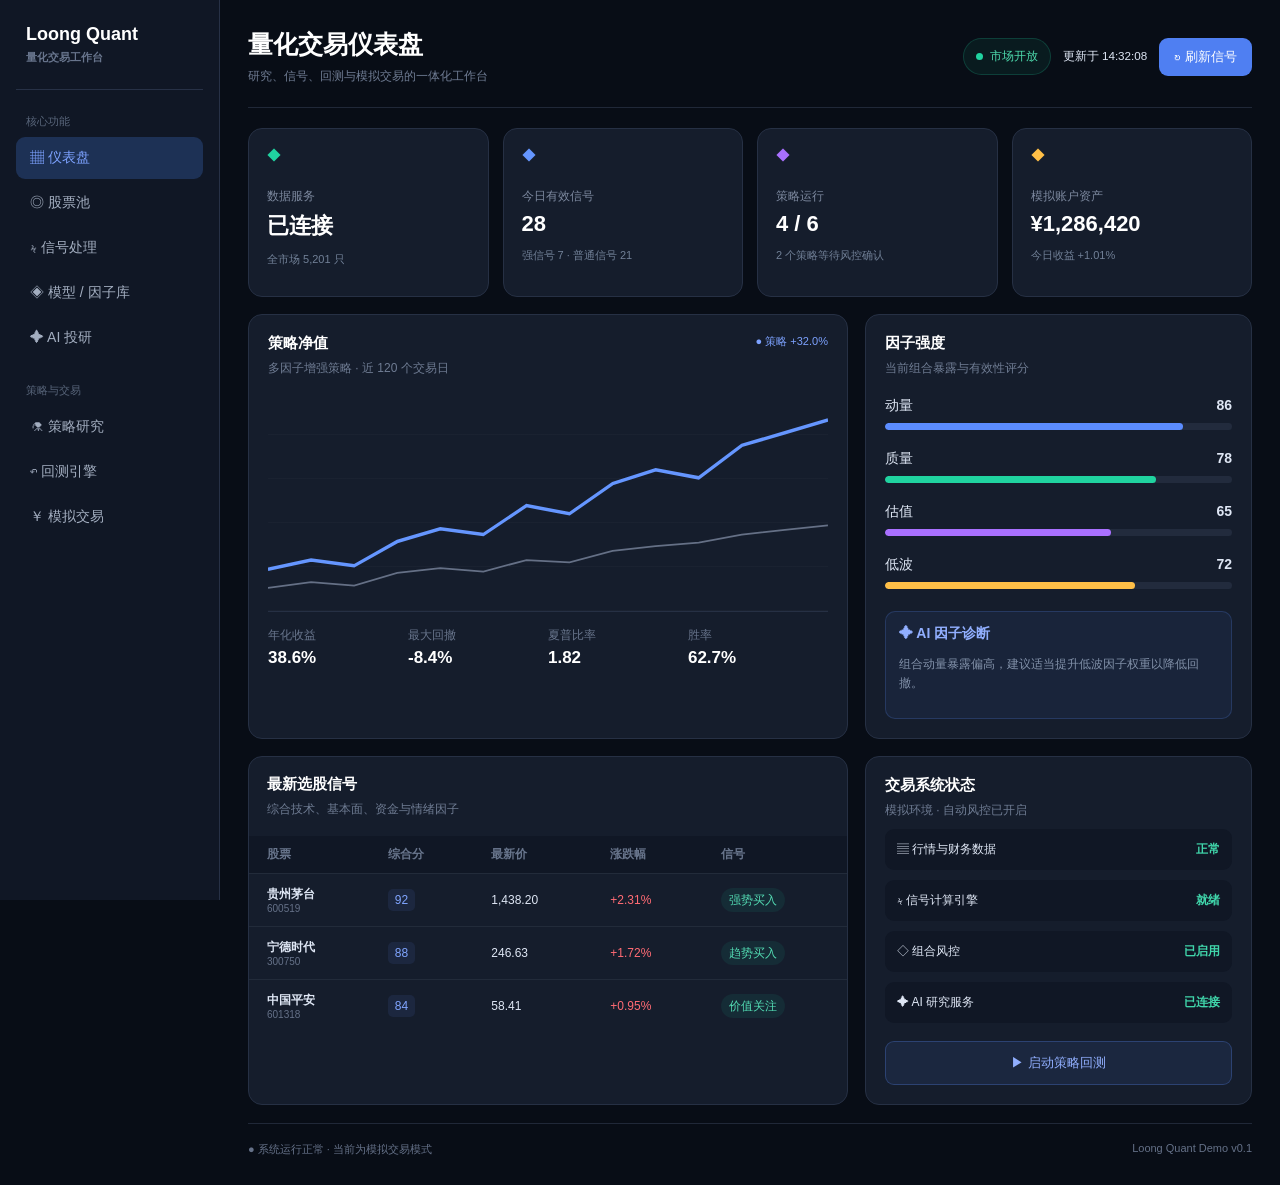
==== loong-quant/index.html @ bd1136d2 "Publish Loong Quant dashboard demo" ====
<!doctype html>
<html lang="zh-CN">
<head>
  <meta charset="utf-8">
  <meta name="viewport" content="width=device-width,initial-scale=1">
  <title>Loong Quant 量化交易工作台</title>
  <style>
    *{box-sizing:border-box}body{margin:0;background:#080d16;color:#dfe7f5;font:14px Arial,"Microsoft YaHei",sans-serif}.app{display:flex;min-height:100vh}
    aside{position:fixed;inset:0 auto 0 0;width:220px;padding:24px 16px;background:#101725;border-right:1px solid #273146}.brand{font-size:18px;font-weight:700;color:#fff;padding:0 10px 24px;border-bottom:1px solid #273146}.brand small{display:block;font-size:11px;color:#68758d;margin-top:5px}.group{margin:24px 10px 8px;color:#58657a;font-size:11px}.nav{display:block;padding:12px 14px;margin:3px 0;border-radius:9px;color:#a3aec0}.nav.active{background:#1d3155;color:#7da2ff}
    main{width:calc(100% - 220px);margin-left:220px;padding:28px;max-width:1600px}.head{display:flex;align-items:center;justify-content:space-between;border-bottom:1px solid #202838;padding-bottom:22px}.head h1{margin:0;color:#fff;font-size:25px}.head p,.title p{margin:7px 0 0;color:#6f7c93;font-size:12px}.actions{display:flex;align-items:center;gap:12px}.online{padding:9px 12px;border:1px solid #20d3a033;border-radius:20px;background:#20d3a012;color:#4dd9ac;font-size:12px}.online:before{content:"";display:inline-block;width:7px;height:7px;margin-right:7px;border-radius:50%;background:#20d3a0}.refresh{border:0;border-radius:9px;background:#4f7ff2;color:#fff;padding:10px 15px;cursor:pointer}
    .cards{display:grid;grid-template-columns:repeat(4,1fr);gap:14px;margin-top:20px}.card,.panel{border:1px solid #263044;border-radius:14px;background:#151d2c}.card{min-height:145px;padding:18px}.card small{display:block;margin-top:24px;color:#7c889e}.card b{display:block;margin-top:7px;color:#fff;font-size:22px}.card p{color:#718097;font-size:11px}.green{color:#20d3a0}.blue{color:#6596ff}.purple{color:#a970ff}.amber{color:#ffbf47}
    .grid{display:grid;grid-template-columns:1.55fr 1fr;gap:17px;margin-top:17px}.panel{min-width:0;padding:19px}.title{display:flex;justify-content:space-between}.title h2{margin:0;color:#fff;font-size:15px}.legend{color:#7da2ff;font-size:11px}.chart{height:220px;margin-top:14px;background:repeating-linear-gradient(to bottom,transparent 0 43px,#ffffff0b 44px)}svg{width:100%;height:100%}.line{fill:none;stroke:#6596ff;stroke-width:3}.base{fill:none;stroke:#657086;stroke-width:1.5}.stats{display:grid;grid-template-columns:repeat(4,1fr);padding-top:14px;border-top:1px solid #263044}.stats small{color:#68758c}.stats b{display:block;margin-top:5px;color:#fff;font-size:17px}
    .factor{margin-top:20px}.factor>div{display:flex;justify-content:space-between}.bar{height:7px;margin-top:8px;border-radius:8px;background:#222b3d;overflow:hidden}.bar i{display:block;height:100%;border-radius:8px}.ai{margin-top:22px;padding:13px;border:1px solid #5b8cff33;border-radius:10px;background:#5b8cff12;color:#91afff}.ai p{color:#8190a8;font-size:12px;line-height:1.6}
    .table{padding:0;overflow:hidden}.table .title{padding:18px}table{width:100%;border-collapse:collapse;font-size:12px}th{padding:10px 18px;background:#101725;color:#68758c;text-align:left}td{padding:12px 18px;border-top:1px solid #222b3a}td small{display:block;color:#657188}.score{padding:4px 7px;border-radius:5px;background:#5b8cff18;color:#80a5ff}.up{color:#ff6b74}.tag{padding:5px 8px;border-radius:12px;background:#20d3a014;color:#53dbb3}.status{display:flex;justify-content:space-between;margin-top:10px;padding:12px;border-radius:9px;background:#101725;font-size:12px}.status b{color:#40d6ab}.run{width:100%;margin-top:18px;padding:12px;border:1px solid #5b8cff44;border-radius:9px;background:#5b8cff17;color:#91afff}footer{display:flex;justify-content:space-between;margin-top:18px;padding-top:18px;border-top:1px solid #202838;color:#657188;font-size:11px}
    @media(max-width:900px){aside{width:70px;padding:20px 9px}.brand{font-size:0}.brand:before{content:"龙";font-size:22px}.brand small,.group,.nav:not(.active){display:none}.nav.active{font-size:0;text-align:center}.nav.active:before{content:"▦";font-size:22px}main{width:calc(100% - 70px);margin-left:70px;padding:18px}.cards{grid-template-columns:repeat(2,1fr)}.grid{grid-template-columns:1fr}}
    @media(max-width:600px){aside{display:none}main{width:100%;margin:0;padding:14px}.head{align-items:flex-start;gap:14px;flex-direction:column}.actions small{display:none}.cards{gap:9px}.card{min-height:125px;padding:13px}.card b{font-size:18px}.grid{gap:9px;margin-top:9px}.chart{height:170px}.stats{grid-template-columns:repeat(2,1fr);gap:11px}.table{display:none}footer{flex-direction:column;gap:9px}}
  </style>
</head>
<body>
<div class="app">
  <aside><div class="brand">Loong Quant<small>量化交易工作台</small></div><div class="group">核心功能</div><span class="nav active">▦ 仪表盘</span><span class="nav">◎ 股票池</span><span class="nav">ϟ 信号处理</span><span class="nav">◈ 模型 / 因子库</span><span class="nav">✦ AI 投研</span><div class="group">策略与交易</div><span class="nav">⚗ 策略研究</span><span class="nav">↶ 回测引擎</span><span class="nav">￥ 模拟交易</span></aside>
  <main>
    <header class="head"><div><h1>量化交易仪表盘</h1><p>研究、信号、回测与模拟交易的一体化工作台</p></div><div class="actions"><span class="online" id="market">市场开放</span><small id="time">更新于 14:32:08</small><button class="refresh" onclick="scan()">↻ 刷新信号</button></div></header>
    <section class="cards">
      <article class="card"><span class="green">◆</span><small>数据服务</small><b>已连接</b><p>全市场 5,201 只</p></article>
      <article class="card"><span class="blue">◆</span><small>今日有效信号</small><b>28</b><p>强信号 7 · 普通信号 21</p></article>
      <article class="card"><span class="purple">◆</span><small>策略运行</small><b>4 / 6</b><p>2 个策略等待风控确认</p></article>
      <article class="card"><span class="amber">◆</span><small>模拟账户资产</small><b>¥1,286,420</b><p>今日收益 +1.01%</p></article>
    </section>
    <section class="grid">
      <article class="panel"><div class="title"><div><h2>策略净值</h2><p>多因子增强策略 · 近 120 个交易日</p></div><span class="legend">● 策略 +32.0%</span></div><div class="chart"><svg viewBox="0 0 650 190" preserveAspectRatio="none"><polyline class="base" points="0,170 50,165 100,168 150,157 200,153 250,156 300,146 350,148 400,138 450,134 500,131 550,124 600,120 650,116"/><polyline class="line" points="0,154 50,146 100,151 150,130 200,119 250,124 300,99 350,106 400,80 450,68 500,75 550,47 600,36 650,25"/></svg></div><div class="stats"><div><small>年化收益</small><b>38.6%</b></div><div><small>最大回撤</small><b>-8.4%</b></div><div><small>夏普比率</small><b>1.82</b></div><div><small>胜率</small><b>62.7%</b></div></div></article>
      <article class="panel"><div class="title"><div><h2>因子强度</h2><p>当前组合暴露与有效性评分</p></div></div><div class="factor"><div><span>动量</span><b>86</b></div><div class="bar"><i style="width:86%;background:#5b8cff"></i></div></div><div class="factor"><div><span>质量</span><b>78</b></div><div class="bar"><i style="width:78%;background:#20d3a0"></i></div></div><div class="factor"><div><span>估值</span><b>65</b></div><div class="bar"><i style="width:65%;background:#a970ff"></i></div></div><div class="factor"><div><span>低波</span><b>72</b></div><div class="bar"><i style="width:72%;background:#ffbf47"></i></div></div><div class="ai"><b>✦ AI 因子诊断</b><p>组合动量暴露偏高，建议适当提升低波因子权重以降低回撤。</p></div></article>
    </section>
    <section class="grid">
      <article class="panel table"><div class="title"><div><h2>最新选股信号</h2><p>综合技术、基本面、资金与情绪因子</p></div></div><table><thead><tr><th>股票</th><th>综合分</th><th>最新价</th><th>涨跌幅</th><th>信号</th></tr></thead><tbody><tr><td><b>贵州茅台</b><small>600519</small></td><td><span class="score">92</span></td><td>1,438.20</td><td class="up">+2.31%</td><td><span class="tag">强势买入</span></td></tr><tr><td><b>宁德时代</b><small>300750</small></td><td><span class="score">88</span></td><td>246.63</td><td class="up">+1.72%</td><td><span class="tag">趋势买入</span></td></tr><tr><td><b>中国平安</b><small>601318</small></td><td><span class="score">84</span></td><td>58.41</td><td class="up">+0.95%</td><td><span class="tag">价值关注</span></td></tr></tbody></table></article>
      <article class="panel"><div class="title"><div><h2>交易系统状态</h2><p>模拟环境 · 自动风控已开启</p></div></div><div class="status"><span>▤ 行情与财务数据</span><b>正常</b></div><div class="status"><span>ϟ 信号计算引擎</span><b id="engine">就绪</b></div><div class="status"><span>◇ 组合风控</span><b>已启用</b></div><div class="status"><span>✦ AI 研究服务</span><b>已连接</b></div><button class="run">▶ 启动策略回测</button></article>
    </section>
    <footer><span>● 系统运行正常 · 当前为模拟交易模式</span><span>Loong Quant Demo v0.1</span></footer>
  </main>
</div>
<script>function scan(){market.textContent="信号扫描中";engine.textContent="计算中";setTimeout(()=>{market.textContent="市场开放";engine.textContent="就绪";time.textContent="更新于 "+new Date().toLocaleTimeString("zh-CN",{hour12:false})},1100)}</script>
</body>
</html>
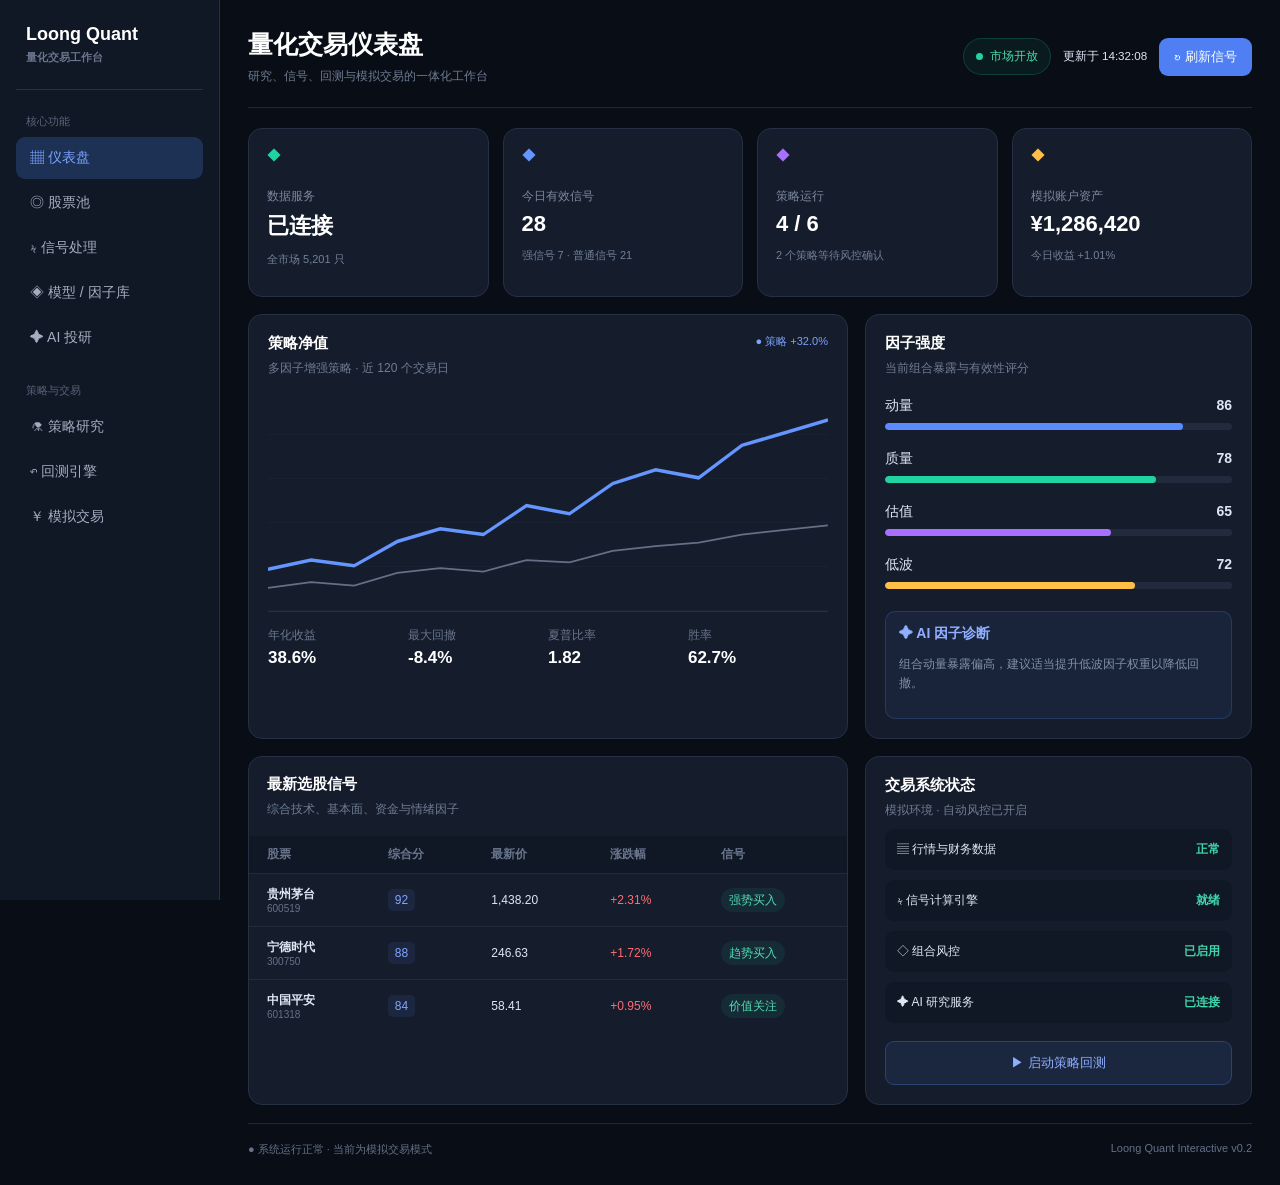
==== commit 30fccaba: "Add interactive Loong Quant modules" ====
--- a/loong-quant/index.html
+++ b/loong-quant/index.html
@@ -9,19 +9,19 @@
     aside{position:fixed;inset:0 auto 0 0;width:220px;padding:24px 16px;background:#101725;border-right:1px solid #273146}.brand{font-size:18px;font-weight:700;color:#fff;padding:0 10px 24px;border-bottom:1px solid #273146}.brand small{display:block;font-size:11px;color:#68758d;margin-top:5px}.group{margin:24px 10px 8px;color:#58657a;font-size:11px}.nav{display:block;padding:12px 14px;margin:3px 0;border-radius:9px;color:#a3aec0}.nav.active{background:#1d3155;color:#7da2ff}
     main{width:calc(100% - 220px);margin-left:220px;padding:28px;max-width:1600px}.head{display:flex;align-items:center;justify-content:space-between;border-bottom:1px solid #202838;padding-bottom:22px}.head h1{margin:0;color:#fff;font-size:25px}.head p,.title p{margin:7px 0 0;color:#6f7c93;font-size:12px}.actions{display:flex;align-items:center;gap:12px}.online{padding:9px 12px;border:1px solid #20d3a033;border-radius:20px;background:#20d3a012;color:#4dd9ac;font-size:12px}.online:before{content:"";display:inline-block;width:7px;height:7px;margin-right:7px;border-radius:50%;background:#20d3a0}.refresh{border:0;border-radius:9px;background:#4f7ff2;color:#fff;padding:10px 15px;cursor:pointer}
     .cards{display:grid;grid-template-columns:repeat(4,1fr);gap:14px;margin-top:20px}.card,.panel{border:1px solid #263044;border-radius:14px;background:#151d2c}.card{min-height:145px;padding:18px}.card small{display:block;margin-top:24px;color:#7c889e}.card b{display:block;margin-top:7px;color:#fff;font-size:22px}.card p{color:#718097;font-size:11px}.green{color:#20d3a0}.blue{color:#6596ff}.purple{color:#a970ff}.amber{color:#ffbf47}
-    .grid{display:grid;grid-template-columns:1.55fr 1fr;gap:17px;margin-top:17px}.panel{min-width:0;padding:19px}.title{display:flex;justify-content:space-between}.title h2{margin:0;color:#fff;font-size:15px}.legend{color:#7da2ff;font-size:11px}.chart{height:220px;margin-top:14px;background:repeating-linear-gradient(to bottom,transparent 0 43px,#ffffff0b 44px)}svg{width:100%;height:100%}.line{fill:none;stroke:#6596ff;stroke-width:3}.base{fill:none;stroke:#657086;stroke-width:1.5}.stats{display:grid;grid-template-columns:repeat(4,1fr);padding-top:14px;border-top:1px solid #263044}.stats small{color:#68758c}.stats b{display:block;margin-top:5px;color:#fff;font-size:17px}
+    .grid{display:grid;grid-template-columns:1.55fr 1fr;gap:17px;margin-top:17px}.panel{min-width:0;padding:19px}.title{display:flex;justify-content:space-between}.title h2{margin:0;color:#fff;font-size:15px}.legend{color:#7da2ff;font-size:11px}.chart{height:220px;margin-top:14px;background:repeating-linear-gradient(to bottom,transparent 0 43px,#ffffff0b 44px)}svg{width:100%;height:100%}.line{fill:none;stroke:#6596ff;stroke-width:3}.base{fill:none;stroke:#657086;stroke-width:1.5}.stats{display:grid;grid-template-columns:repeat(4,1fr);padding-top:14px;border-top:1px solid #263044}.stats small{color:#68758c}.stats b{display:block;margin-top:5px;color:#fff;font-size:17px}.hidden{display:none!important}
     .factor{margin-top:20px}.factor>div{display:flex;justify-content:space-between}.bar{height:7px;margin-top:8px;border-radius:8px;background:#222b3d;overflow:hidden}.bar i{display:block;height:100%;border-radius:8px}.ai{margin-top:22px;padding:13px;border:1px solid #5b8cff33;border-radius:10px;background:#5b8cff12;color:#91afff}.ai p{color:#8190a8;font-size:12px;line-height:1.6}
-    .table{padding:0;overflow:hidden}.table .title{padding:18px}table{width:100%;border-collapse:collapse;font-size:12px}th{padding:10px 18px;background:#101725;color:#68758c;text-align:left}td{padding:12px 18px;border-top:1px solid #222b3a}td small{display:block;color:#657188}.score{padding:4px 7px;border-radius:5px;background:#5b8cff18;color:#80a5ff}.up{color:#ff6b74}.tag{padding:5px 8px;border-radius:12px;background:#20d3a014;color:#53dbb3}.status{display:flex;justify-content:space-between;margin-top:10px;padding:12px;border-radius:9px;background:#101725;font-size:12px}.status b{color:#40d6ab}.run{width:100%;margin-top:18px;padding:12px;border:1px solid #5b8cff44;border-radius:9px;background:#5b8cff17;color:#91afff}footer{display:flex;justify-content:space-between;margin-top:18px;padding-top:18px;border-top:1px solid #202838;color:#657188;font-size:11px}
-    @media(max-width:900px){aside{width:70px;padding:20px 9px}.brand{font-size:0}.brand:before{content:"龙";font-size:22px}.brand small,.group,.nav:not(.active){display:none}.nav.active{font-size:0;text-align:center}.nav.active:before{content:"▦";font-size:22px}main{width:calc(100% - 70px);margin-left:70px;padding:18px}.cards{grid-template-columns:repeat(2,1fr)}.grid{grid-template-columns:1fr}}
+    .table{padding:0;overflow:hidden}.table .title{padding:18px}table{width:100%;border-collapse:collapse;font-size:12px}th{padding:10px 18px;background:#101725;color:#68758c;text-align:left}td{padding:12px 18px;border-top:1px solid #222b3a}td small{display:block;color:#657188}.score{padding:4px 7px;border-radius:5px;background:#5b8cff18;color:#80a5ff}.up{color:#ff6b74}.tag{padding:5px 8px;border-radius:12px;background:#20d3a014;color:#53dbb3}.status{display:flex;justify-content:space-between;margin-top:10px;padding:12px;border-radius:9px;background:#101725;font-size:12px}.status b{color:#40d6ab}.run{width:100%;margin-top:18px;padding:12px;border:1px solid #5b8cff44;border-radius:9px;background:#5b8cff17;color:#91afff}.module{margin-top:20px}.module-head{display:flex;justify-content:space-between;align-items:center;margin-bottom:16px}.module-head h2{margin:0;color:#fff;font-size:21px}.module-head p{margin:6px 0 0;color:#6f7c93;font-size:12px}.toolbar{display:flex;gap:9px;flex-wrap:wrap}.input{border:1px solid #2d3950;border-radius:8px;background:#101725;color:#dfe7f5;padding:10px 12px;outline:none}.input:focus{border-color:#5b8cff}.btn{border:1px solid #5b8cff55;border-radius:8px;background:#5b8cff18;color:#91afff;padding:10px 14px;cursor:pointer}.btn.primary{border:0;background:#4f7ff2;color:#fff}.module-grid{display:grid;grid-template-columns:repeat(3,1fr);gap:14px}.item{padding:17px;border:1px solid #263044;border-radius:12px;background:#151d2c}.item h3{margin:0;color:#fff;font-size:15px}.item p{color:#758198;font-size:12px;line-height:1.6}.item-meta{display:flex;justify-content:space-between;margin-top:15px;color:#657188;font-size:11px}.progress{height:7px;margin-top:12px;border-radius:8px;background:#222b3d;overflow:hidden}.progress i{display:block;height:100%;background:#5b8cff}.form-grid{display:grid;grid-template-columns:repeat(2,1fr);gap:12px}.field{display:flex;flex-direction:column;gap:7px;color:#7d899d;font-size:12px}.field input,.field select{width:100%}.result{margin-top:16px;padding:16px;border-radius:10px;background:#101725;color:#8d9bb0}.toast{position:fixed;right:24px;bottom:24px;z-index:20;padding:13px 18px;border:1px solid #20d3a044;border-radius:10px;background:#14251f;color:#59dfb7;box-shadow:0 16px 45px #0008}.nav{cursor:pointer}footer{display:flex;justify-content:space-between;margin-top:18px;padding-top:18px;border-top:1px solid #202838;color:#657188;font-size:11px}
+    @media(max-width:900px){aside{width:70px;padding:20px 9px}.brand{font-size:0}.brand:before{content:"龙";font-size:22px}.brand small,.group,.nav:not(.active){display:none}.nav.active{font-size:0;text-align:center}.nav.active:before{content:"▦";font-size:22px}main{width:calc(100% - 70px);margin-left:70px;padding:18px}.cards{grid-template-columns:repeat(2,1fr)}.grid,.module-grid{grid-template-columns:1fr}}
     @media(max-width:600px){aside{display:none}main{width:100%;margin:0;padding:14px}.head{align-items:flex-start;gap:14px;flex-direction:column}.actions small{display:none}.cards{gap:9px}.card{min-height:125px;padding:13px}.card b{font-size:18px}.grid{gap:9px;margin-top:9px}.chart{height:170px}.stats{grid-template-columns:repeat(2,1fr);gap:11px}.table{display:none}footer{flex-direction:column;gap:9px}}
   </style>
 </head>
 <body>
 <div class="app">
-  <aside><div class="brand">Loong Quant<small>量化交易工作台</small></div><div class="group">核心功能</div><span class="nav active">▦ 仪表盘</span><span class="nav">◎ 股票池</span><span class="nav">ϟ 信号处理</span><span class="nav">◈ 模型 / 因子库</span><span class="nav">✦ AI 投研</span><div class="group">策略与交易</div><span class="nav">⚗ 策略研究</span><span class="nav">↶ 回测引擎</span><span class="nav">￥ 模拟交易</span></aside>
+  <aside><div class="brand">Loong Quant<small>量化交易工作台</small></div><div class="group">核心功能</div><span class="nav active" data-page="dashboard">▦ 仪表盘</span><span class="nav" data-page="pool">◎ 股票池</span><span class="nav" data-page="signals">ϟ 信号处理</span><span class="nav" data-page="factors">◈ 模型 / 因子库</span><span class="nav" data-page="research">✦ AI 投研</span><div class="group">策略与交易</div><span class="nav" data-page="strategy">⚗ 策略研究</span><span class="nav" data-page="backtest">↶ 回测引擎</span><span class="nav" data-page="trade">￥ 模拟交易</span></aside>
   <main>
     <header class="head"><div><h1>量化交易仪表盘</h1><p>研究、信号、回测与模拟交易的一体化工作台</p></div><div class="actions"><span class="online" id="market">市场开放</span><small id="time">更新于 14:32:08</small><button class="refresh" onclick="scan()">↻ 刷新信号</button></div></header>
-    <section class="cards">
+    <div id="dashboard" class="page"><section class="cards">
       <article class="card"><span class="green">◆</span><small>数据服务</small><b>已连接</b><p>全市场 5,201 只</p></article>
       <article class="card"><span class="blue">◆</span><small>今日有效信号</small><b>28</b><p>强信号 7 · 普通信号 21</p></article>
       <article class="card"><span class="purple">◆</span><small>策略运行</small><b>4 / 6</b><p>2 个策略等待风控确认</p></article>
@@ -35,9 +35,29 @@
       <article class="panel table"><div class="title"><div><h2>最新选股信号</h2><p>综合技术、基本面、资金与情绪因子</p></div></div><table><thead><tr><th>股票</th><th>综合分</th><th>最新价</th><th>涨跌幅</th><th>信号</th></tr></thead><tbody><tr><td><b>贵州茅台</b><small>600519</small></td><td><span class="score">92</span></td><td>1,438.20</td><td class="up">+2.31%</td><td><span class="tag">强势买入</span></td></tr><tr><td><b>宁德时代</b><small>300750</small></td><td><span class="score">88</span></td><td>246.63</td><td class="up">+1.72%</td><td><span class="tag">趋势买入</span></td></tr><tr><td><b>中国平安</b><small>601318</small></td><td><span class="score">84</span></td><td>58.41</td><td class="up">+0.95%</td><td><span class="tag">价值关注</span></td></tr></tbody></table></article>
       <article class="panel"><div class="title"><div><h2>交易系统状态</h2><p>模拟环境 · 自动风控已开启</p></div></div><div class="status"><span>▤ 行情与财务数据</span><b>正常</b></div><div class="status"><span>ϟ 信号计算引擎</span><b id="engine">就绪</b></div><div class="status"><span>◇ 组合风控</span><b>已启用</b></div><div class="status"><span>✦ AI 研究服务</span><b>已连接</b></div><button class="run">▶ 启动策略回测</button></article>
     </section>
-    <footer><span>● 系统运行正常 · 当前为模拟交易模式</span><span>Loong Quant Demo v0.1</span></footer>
+    </div>
+    <section id="module" class="module page hidden"></section>
+    <footer><span>● 系统运行正常 · 当前为模拟交易模式</span><span>Loong Quant Interactive v0.2</span></footer>
   </main>
 </div>
-<script>function scan(){market.textContent="信号扫描中";engine.textContent="计算中";setTimeout(()=>{market.textContent="市场开放";engine.textContent="就绪";time.textContent="更新于 "+new Date().toLocaleTimeString("zh-CN",{hour12:false})},1100)}</script>
+<script>
+const modules={
+pool:{title:"股票池",sub:"管理候选标的、分组与关注级别",html:`<div class="panel"><div class="toolbar"><input class="input" id="stockInput" placeholder="输入股票代码或名称"><button class="btn primary" onclick="addStock()">＋ 添加股票</button><button class="btn" onclick="notice('已执行批量信号扫描')">扫描全部</button></div><div class="table-wrap"><table><thead><tr><th>股票</th><th>分组</th><th>综合分</th><th>状态</th></tr></thead><tbody id="poolRows"><tr><td><b>贵州茅台</b><small>600519</small></td><td>核心价值</td><td><span class="score">92</span></td><td><span class="tag">重点关注</span></td></tr><tr><td><b>宁德时代</b><small>300750</small></td><td>成长趋势</td><td><span class="score">88</span></td><td><span class="tag">持有观察</span></td></tr></tbody></table></div></div>`},
+signals:{title:"信号处理",sub:"汇总技术、基本面、资金与情绪信号",html:`<div class="module-grid">${[["趋势突破","强","89%"],["北向资金","流入","76%"],["盈利质量","改善","82%"],["情绪温度","偏热","68%"],["估值分位","合理","72%"],["波动风险","中低","80%"]].map(x=>`<article class="item"><h3>${x[0]}</h3><p>当前状态：${x[1]}</p><div class="progress"><i style="width:${x[2]}"></i></div><div class="item-meta"><span>置信度</span><b>${x[2]}</b></div></article>`).join("")}</div>`},
+factors:{title:"模型 / 因子库",sub:"组合因子、权重与有效性管理",html:`<div class="module-grid">${[["动量因子","86","近20日相对强弱"],["质量因子","78","ROE与现金流质量"],["估值因子","65","PE/PB历史分位"],["低波因子","72","波动率与下行风险"],["成长因子","81","收入利润增速"],["资金因子","75","主力与北向资金"]].map(x=>`<article class="item"><h3>${x[0]}</h3><p>${x[2]}</p><div class="progress"><i style="width:${x[1]}%"></i></div><div class="item-meta"><span>有效性评分</span><b>${x[1]}</b></div></article>`).join("")}</div>`},
+research:{title:"AI 投研",sub:"输入股票，生成结构化研究摘要",html:`<div class="panel"><div class="toolbar"><input class="input" id="researchInput" value="600519 贵州茅台"><button class="btn primary" onclick="runResearch()">开始研究</button></div><div id="researchResult" class="result">等待输入研究标的。演示模式将生成模拟分析结论。</div></div>`},
+strategy:{title:"策略研究",sub:"配置选股逻辑与组合构建规则",html:`<div class="panel"><div class="form-grid"><label class="field">策略名称<input class="input" value="多因子增强策略"></label><label class="field">调仓周期<select class="input"><option>每周</option><option>每月</option></select></label><label class="field">持仓数量<input class="input" type="number" value="20"></label><label class="field">单票上限<input class="input" value="8%"></label></div><button class="btn primary" style="margin-top:16px" onclick="notice('策略参数已保存到本机')">保存策略</button></div>`},
+backtest:{title:"回测引擎",sub:"验证策略历史表现与风险指标",html:`<div class="panel"><div class="form-grid"><label class="field">开始日期<input class="input" type="date" value="2024-01-01"></label><label class="field">结束日期<input class="input" type="date" value="2026-06-30"></label><label class="field">初始资金<input class="input" value="1000000"></label><label class="field">基准<select class="input"><option>沪深300</option><option>中证500</option></select></label></div><button class="btn primary" style="margin-top:16px" onclick="runBacktest()">▶ 启动回测</button><div id="backtestResult" class="result">设置参数后启动回测。</div></div>`},
+trade:{title:"模拟交易",sub:"本地模拟订单、持仓与风险控制",html:`<div class="grid"><article class="panel"><h2>模拟下单</h2><div class="form-grid"><label class="field">股票代码<input id="tradeCode" class="input" value="600519"></label><label class="field">方向<select id="tradeSide" class="input"><option>买入</option><option>卖出</option></select></label><label class="field">价格<input class="input" value="1438.20"></label><label class="field">数量<input class="input" value="100"></label></div><button class="btn primary" style="margin-top:16px" onclick="placeOrder()">提交模拟订单</button></article><article class="panel"><h2>账户概览</h2><div class="status"><span>总资产</span><b>¥1,286,420</b></div><div class="status"><span>可用资金</span><b>¥486,200</b></div><div class="status"><span>今日收益</span><b>+1.01%</b></div><div class="status"><span>风险等级</span><b>中低</b></div></article></div>`}
+};
+function scan(){market.textContent="信号扫描中";engine.textContent="计算中";setTimeout(()=>{market.textContent="市场开放";engine.textContent="就绪";time.textContent="更新于 "+new Date().toLocaleTimeString("zh-CN",{hour12:false});notice("信号刷新完成")},1100)}
+document.querySelectorAll(".nav").forEach(n=>n.onclick=()=>showPage(n.dataset.page,n));
+function showPage(key,nav){document.querySelectorAll(".nav").forEach(n=>n.classList.remove("active"));nav.classList.add("active");if(key==="dashboard"){dashboard.classList.remove("hidden");module.classList.add("hidden");return}dashboard.classList.add("hidden");module.classList.remove("hidden");let m=modules[key];module.innerHTML=`<div class="module-head"><div><h2>${m.title}</h2><p>${m.sub}</p></div><button class="btn" onclick="notice('数据已刷新')">↻ 刷新</button></div>${m.html}`}
+function notice(msg){let old=document.querySelector(".toast");if(old)old.remove();let t=document.createElement("div");t.className="toast";t.textContent=msg;document.body.appendChild(t);setTimeout(()=>t.remove(),2200)}
+function addStock(){let v=stockInput.value.trim();if(!v)return notice("请输入股票代码");poolRows.insertAdjacentHTML("beforeend",`<tr><td><b>${v}</b><small>自定义</small></td><td>我的关注</td><td><span class="score">--</span></td><td><span class="tag">待扫描</span></td></tr>`);stockInput.value="";notice("已加入股票池")}
+function runResearch(){researchResult.innerHTML="<b>AI 研究摘要</b><br><br>盈利能力稳健，现金流质量较好；当前估值处于历史中位区域。趋势保持向上，但短期动量偏热。<br><br><span class='tag'>综合评分 86 · 谨慎关注</span>";notice("研究报告已生成")}
+function runBacktest(){backtestResult.innerHTML="<b>回测完成</b>　累计收益 <span class='up'>+32.0%</span>　最大回撤 -8.4%　夏普比率 1.82　胜率 62.7%";notice("回测任务完成")}
+function placeOrder(){notice(`${tradeSide.value} ${tradeCode.value} 的模拟订单已提交`)}
+</script>
 </body>
 </html>
